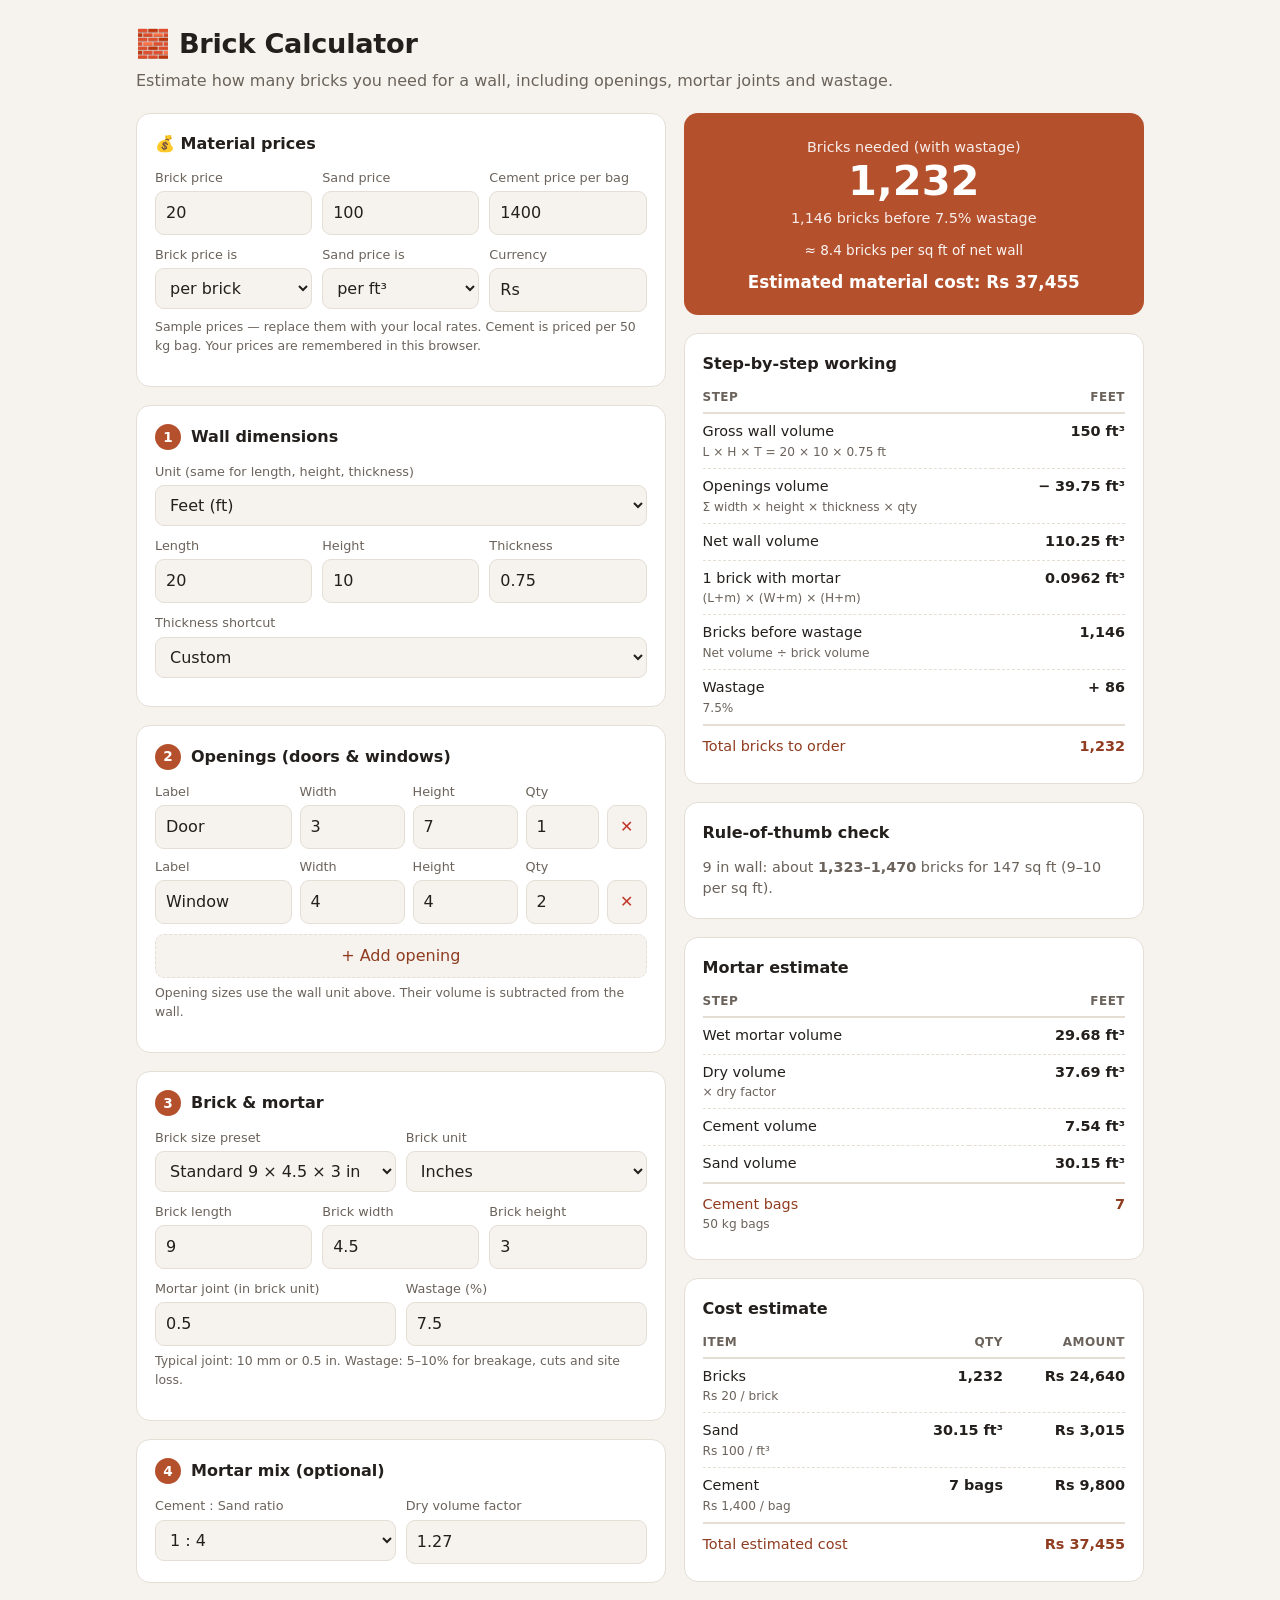
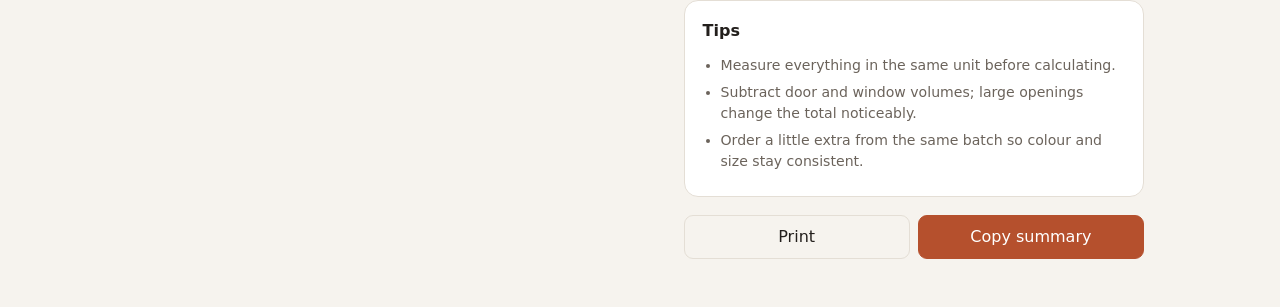
==== brick_calculator/index.html @ 831c23f9 "adds: brick calculator" ====
<!doctype html>
<html lang="en">
  <head>
    <meta charset="UTF-8" />
    <meta name="viewport" content="width=device-width, initial-scale=1" />
    <title>Brick Calculator</title>
    <link rel="stylesheet" href="style.css" />
  </head>
  <body>
    <div class="wrap">
      <header>
        <h1>🧱 Brick Calculator</h1>
        <p>
          Estimate how many bricks you need for a wall, including openings,
          mortar joints and wastage.
        </p>
      </header>

      <div class="grid">
        <!-- INPUTS -->
        <div>
          <section class="card">
            <h2>💰 Material prices</h2>
            <div class="row">
              <div>
                <label for="pBrick">Brick price</label>
                <input id="pBrick" type="number" min="0" step="any" value="20" />
              </div>
              <div>
                <label for="pSand">Sand price</label>
                <input id="pSand" type="number" min="0" step="any" value="100" />
              </div>
              <div>
                <label for="pCement">Cement price per bag</label>
                <input
                  id="pCement"
                  type="number"
                  min="0"
                  step="any"
                  value="1400"
                />
              </div>
            </div>
            <div class="row" style="margin-top: 10px">
              <div>
                <label for="pBrickBasis">Brick price is</label>
                <select id="pBrickBasis">
                  <option value="1">per brick</option>
                  <option value="1000">per 1000 bricks</option>
                </select>
              </div>
              <div>
                <label for="pSandBasis">Sand price is</label>
                <select id="pSandBasis">
                  <option value="ft3">per ft³</option>
                  <option value="100ft3">per 100 ft³</option>
                  <option value="m3">per m³</option>
                </select>
              </div>
              <div>
                <label for="currency">Currency</label>
                <input id="currency" type="text" maxlength="6" value="Rs" />
              </div>
            </div>
            <p class="hint">
              Sample prices &mdash; replace them with your local rates. Cement is
              priced per 50 kg bag. Your prices are remembered in this browser.
            </p>
          </section>

          <section class="card">
            <h2><span class="step">1</span> Wall dimensions</h2>
            <div class="field">
              <label for="wallUnit"
                >Unit (same for length, height, thickness)</label
              >
              <select id="wallUnit">
                <option value="ft" selected>Feet (ft)</option>
                <option value="in">Inches (in)</option>
                <option value="m">Metres (m)</option>
                <option value="cm">Centimetres (cm)</option>
                <option value="mm">Millimetres (mm)</option>
              </select>
            </div>
            <div class="row">
              <div>
                <label for="wl">Length</label
                ><input id="wl" type="number" min="0" step="any" value="20" />
              </div>
              <div>
                <label for="wh">Height</label
                ><input id="wh" type="number" min="0" step="any" value="10" />
              </div>
              <div>
                <label for="wt">Thickness</label
                ><input id="wt" type="number" min="0" step="any" value="0.75" />
              </div>
            </div>
            <div class="field" style="margin-top: 10px">
              <label for="wallType">Thickness shortcut</label>
              <select id="wallType">
                <option value="">Custom</option>
                <option value="4.5">4.5 in single-brick wall</option>
                <option value="9">9 in double-brick wall</option>
              </select>
            </div>
          </section>

          <section class="card">
            <h2><span class="step">2</span> Openings (doors &amp; windows)</h2>
            <div class="openings" id="openings"></div>
            <button class="btn-add" id="addOpening" type="button">
              + Add opening
            </button>
            <p class="hint">
              Opening sizes use the wall unit above. Their volume is subtracted
              from the wall.
            </p>
          </section>

          <section class="card">
            <h2><span class="step">3</span> Brick &amp; mortar</h2>
            <div class="row two">
              <div class="field">
                <label for="preset">Brick size preset</label>
                <select id="preset">
                  <option value="9,4.5,3,in">Standard 9 × 4.5 × 3 in</option>
                  <option value="190,90,90,mm">Modular 190 × 90 × 90 mm</option>
                  <option value="215,102.5,65,mm">
                    UK 215 × 102.5 × 65 mm
                  </option>
                  <option value="230,110,70,mm">
                    Metric 230 × 110 × 70 mm
                  </option>
                  <option value="custom">Custom…</option>
                </select>
              </div>
              <div class="field">
                <label for="bUnit">Brick unit</label>
                <select id="bUnit">
                  <option value="in">Inches</option>
                  <option value="mm">Millimetres</option>
                </select>
              </div>
            </div>
            <div class="row">
              <div>
                <label for="bl">Brick length</label
                ><input id="bl" type="number" min="0" step="any" value="9" />
              </div>
              <div>
                <label for="bw">Brick width</label
                ><input id="bw" type="number" min="0" step="any" value="4.5" />
              </div>
              <div>
                <label for="bh">Brick height</label
                ><input id="bh" type="number" min="0" step="any" value="3" />
              </div>
            </div>
            <div class="row two" style="margin-top: 10px">
              <div>
                <label for="mortar">Mortar joint (in brick unit)</label
                ><input
                  id="mortar"
                  type="number"
                  min="0"
                  step="any"
                  value="0.5"
                />
              </div>
              <div>
                <label for="waste">Wastage (%)</label
                ><input
                  id="waste"
                  type="number"
                  min="0"
                  max="50"
                  step="any"
                  value="7.5"
                />
              </div>
            </div>
            <p class="hint">
              Typical joint: 10 mm or 0.5 in. Wastage: 5–10% for breakage, cuts
              and site loss.
            </p>
          </section>

          <section class="card">
            <h2><span class="step">4</span> Mortar mix (optional)</h2>
            <div class="row two">
              <div>
                <label for="mix">Cement : Sand ratio</label>
                <select id="mix">
                  <option value="3,1,4">1 : 3</option>
                  <option value="4,1,5" selected>1 : 4</option>
                  <option value="5,1,6">1 : 5</option>
                  <option value="6,1,7">1 : 6</option>
                </select>
              </div>
              <div>
                <label for="dry">Dry volume factor</label>
                <input
                  id="dry"
                  type="number"
                  min="1"
                  step="0.01"
                  value="1.27"
                />
              </div>
            </div>
          </section>
        </div>

        <!-- RESULTS -->
        <div>
          <div class="result-main">
            <div class="sub">Bricks needed (with wastage)</div>
            <div class="big" id="finalBricks">0</div>
            <div class="sub" id="baseBricks">0 bricks before wastage</div>
            <div class="alt" id="altCount"></div>
            <div class="cost" id="costLine"></div>
          </div>

          <section class="card">
            <h2>Step-by-step working</h2>
            <table id="working"></table>
            <div class="warn" id="warn"></div>
          </section>

          <section class="card">
            <h2>Rule-of-thumb check</h2>
            <div
              id="thumb"
              class="hint"
              style="font-size: 0.9rem; margin: 0"
            ></div>
          </section>

          <section class="card">
            <h2>Mortar estimate</h2>
            <table id="mortarTable"></table>
          </section>

          <section class="card">
            <h2>Cost estimate</h2>
            <table id="costTable"></table>
          </section>

          <section class="card">
            <h2>Tips</h2>
            <ul class="tips">
              <li>Measure everything in the same unit before calculating.</li>
              <li>
                Subtract door and window volumes; large openings change the
                total noticeably.
              </li>
              <li>
                Order a little extra from the same batch so colour and size stay
                consistent.
              </li>
            </ul>
          </section>

          <div class="actions">
            <button type="button" id="printBtn">Print</button>
            <button type="button" id="copyBtn" class="primary">
              Copy summary
            </button>
          </div>
        </div>
      </div>
    </div>

    <script src="script.js"></script>
    <script src="print-estimates.js"></script>
  </body>
</html>
---- brick_calculator/style.css ----
:root {
  --bg: #f6f3ee;
  --card: #ffffff;
  --text: #231f1c;
  --muted: #6b635b;
  --line: #e4ded5;
  --accent: #b5502d;
  --accent-dark: #8f3c20;
  --accent-soft: #f7e6de;
  --ok: #2f7d4f;
  --radius: 14px;
}
@media (prefers-color-scheme: dark) {
  :root {
    --bg: #17140f;
    --card: #221e18;
    --text: #f1ece4;
    --muted: #a39a8e;
    --line: #3a342b;
    --accent: #e0714a;
    --accent-dark: #f0916f;
    --accent-soft: #3a2a21;
    --ok: #6fcf97;
  }
}
* {
  box-sizing: border-box;
}
body {
  margin: 0;
  font-family:
    system-ui,
    -apple-system,
    'Segoe UI',
    Roboto,
    sans-serif;
  background: var(--bg);
  color: var(--text);
  line-height: 1.5;
}
.wrap {
  max-width: 1040px;
  margin: 0 auto;
  padding: 24px 16px 48px;
}
header h1 {
  margin: 0 0 4px;
  font-size: 1.7rem;
  letter-spacing: -0.01em;
}
header p {
  margin: 0 0 20px;
  color: var(--muted);
}
.grid {
  display: grid;
  grid-template-columns: 1.15fr 1fr;
  gap: 18px;
  align-items: start;
}
@media (max-width: 820px) {
  .grid {
    grid-template-columns: 1fr;
  }
}
.card {
  background: var(--card);
  border: 1px solid var(--line);
  border-radius: var(--radius);
  padding: 18px;
  margin-bottom: 18px;
}
.card h2 {
  margin: 0 0 12px;
  font-size: 1rem;
  display: flex;
  align-items: center;
  gap: 10px;
}
.step {
  display: inline-grid;
  place-items: center;
  width: 26px;
  height: 26px;
  border-radius: 50%;
  background: var(--accent);
  color: #fff;
  font-size: 0.85rem;
  font-weight: 600;
}
.row {
  display: grid;
  grid-template-columns: repeat(3, 1fr);
  gap: 10px;
}
.row.two {
  grid-template-columns: repeat(2, 1fr);
}
@media (max-width: 480px) {
  .row {
    grid-template-columns: 1fr 1fr;
  }
}
label {
  display: block;
  font-size: 0.8rem;
  color: var(--muted);
  margin-bottom: 4px;
}
input,
select {
  width: 100%;
  padding: 9px 10px;
  font: inherit;
  color: var(--text);
  background: var(--bg);
  border: 1px solid var(--line);
  border-radius: 9px;
}
input:focus,
select:focus {
  outline: 2px solid var(--accent);
  outline-offset: 1px;
}
.field {
  margin-bottom: 10px;
}
.hint {
  font-size: 0.78rem;
  color: var(--muted);
  margin-top: 6px;
}

.openings {
  display: flex;
  flex-direction: column;
  gap: 8px;
}
.opening {
  display: grid;
  grid-template-columns: 1.3fr 1fr 1fr 0.7fr auto;
  gap: 8px;
  align-items: end;
}
@media (max-width: 560px) {
  .opening {
    grid-template-columns: 1fr 1fr 1fr;
  }
  .opening .del {
    grid-column: span 3;
  }
}
button {
  font: inherit;
  cursor: pointer;
  border-radius: 9px;
  border: 1px solid var(--line);
  background: var(--bg);
  color: var(--text);
  padding: 9px 12px;
}
button:hover {
  border-color: var(--accent);
}
.btn-add {
  margin-top: 10px;
  color: var(--accent-dark);
  border-style: dashed;
  width: 100%;
}
.del {
  color: #c0392b;
}

.result-main {
  background: var(--accent);
  color: #fff;
  border-radius: var(--radius);
  padding: 20px;
  text-align: center;
  margin-bottom: 18px;
}
.result-main .big {
  font-size: 2.6rem;
  font-weight: 700;
  line-height: 1.1;
}
.result-main .sub {
  opacity: 0.9;
  font-size: 0.9rem;
  margin-top: 4px;
}
.result-main .alt {
  margin-top: 10px;
  font-size: 0.85rem;
  opacity: 0.95;
}
.result-main .cost {
  margin-top: 10px;
  font-size: 1.05rem;
  font-weight: 600;
}

table {
  width: 100%;
  border-collapse: collapse;
  font-size: 0.9rem;
}
td {
  padding: 7px 0;
  border-bottom: 1px dashed var(--line);
  vertical-align: top;
}
tr:last-child td {
  border-bottom: 0;
}
td.v,
th.v {
  text-align: right;
  white-space: nowrap;
  padding-left: 12px;
}
td.v {
  font-weight: 600;
}
th {
  text-align: left;
  font-size: 0.75rem;
  font-weight: 600;
  color: var(--muted);
  text-transform: uppercase;
  letter-spacing: 0.04em;
  padding: 0 0 6px;
  border-bottom: 2px solid var(--line);
}
td small {
  display: block;
  color: var(--muted);
  font-weight: 400;
  font-size: 0.76rem;
}
.total td {
  border-top: 2px solid var(--line);
  padding-top: 10px;
  color: var(--accent-dark);
}
.pill {
  display: inline-block;
  background: var(--accent-soft);
  color: var(--accent-dark);
  border-radius: 99px;
  padding: 2px 10px;
  font-size: 0.78rem;
  margin-top: 8px;
}
.warn {
  color: #c0392b;
  font-size: 0.85rem;
  margin-top: 8px;
  display: none;
}
.tips li {
  margin-bottom: 6px;
  font-size: 0.88rem;
  color: var(--muted);
}
.tips {
  margin: 0;
  padding-left: 18px;
}
.actions {
  display: flex;
  gap: 8px;
}
.actions button {
  flex: 1;
}
.primary {
  background: var(--accent);
  color: #fff;
  border-color: var(--accent);
}
.primary:hover {
  background: var(--accent-dark);
}
@media print {
  .actions,
  .btn-add,
  .del {
    display: none;
  }
  body {
    background: #fff;
    color: #000;
  }
}
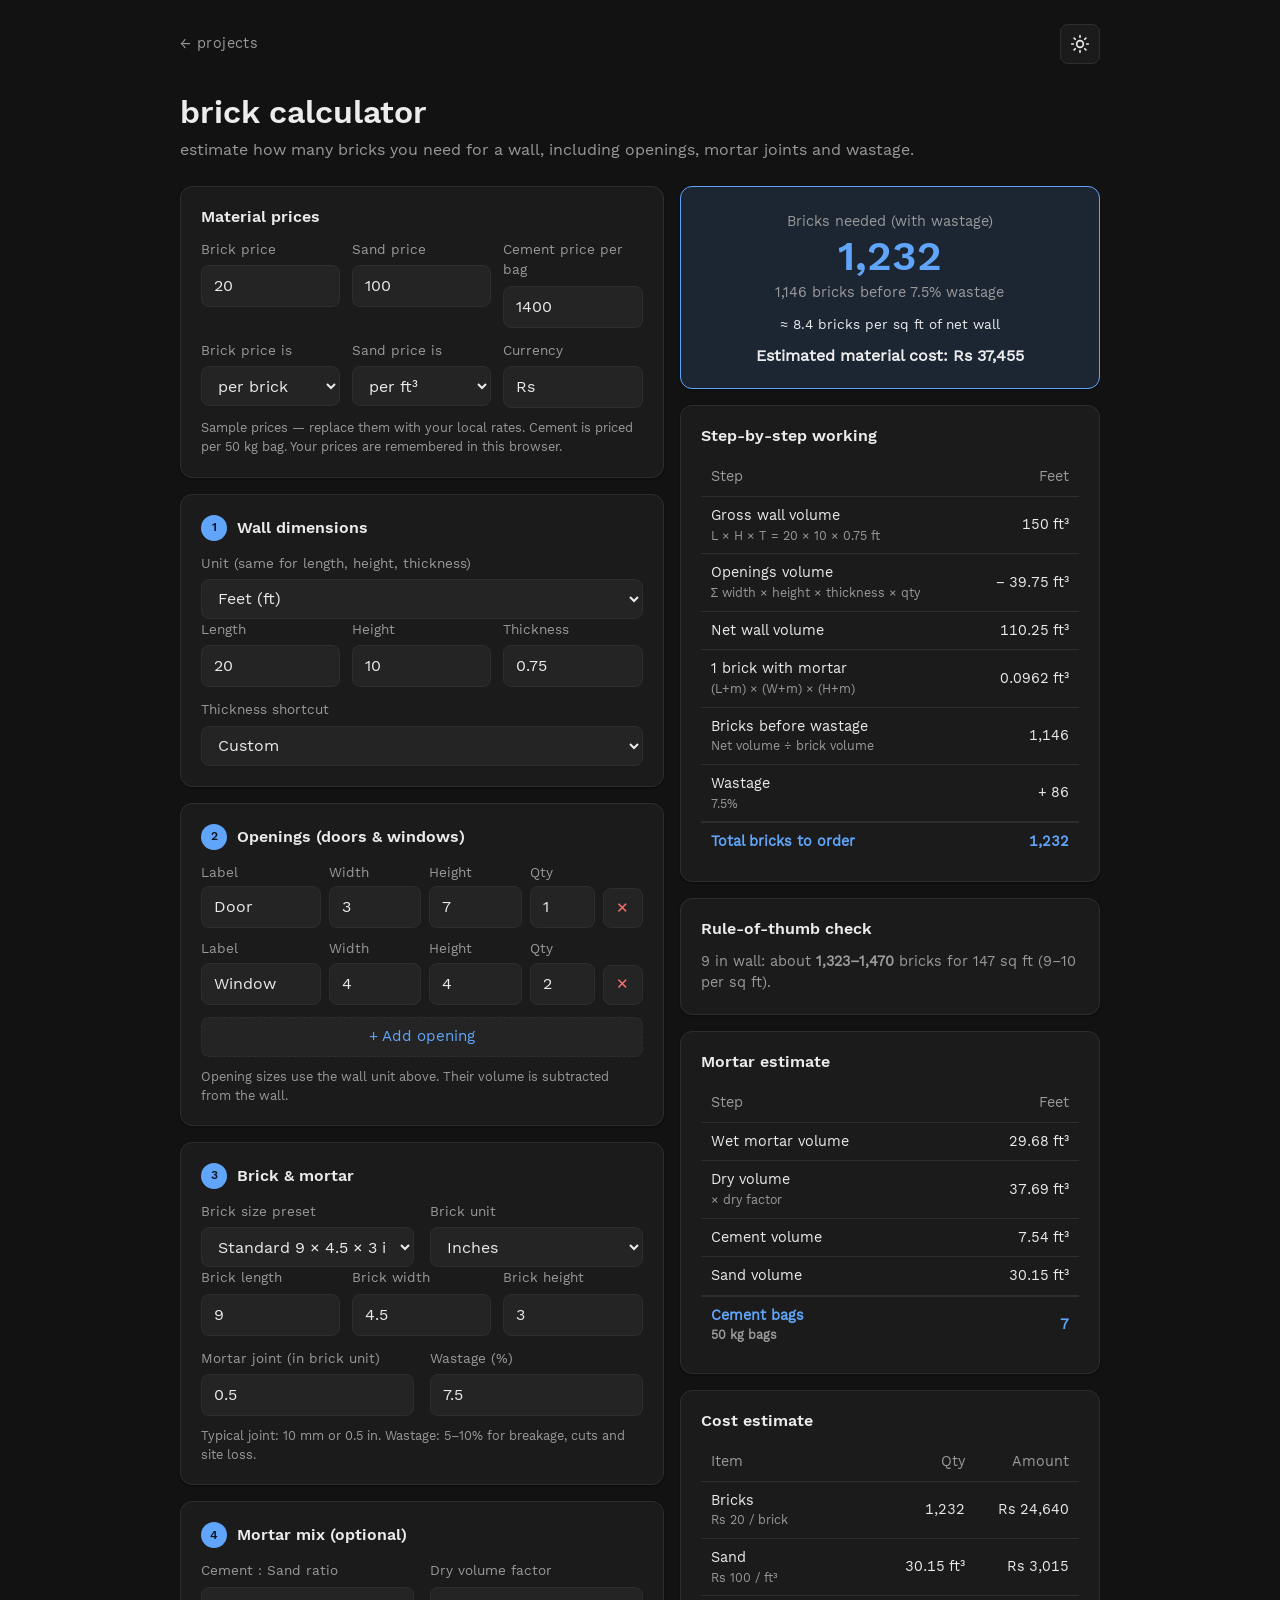
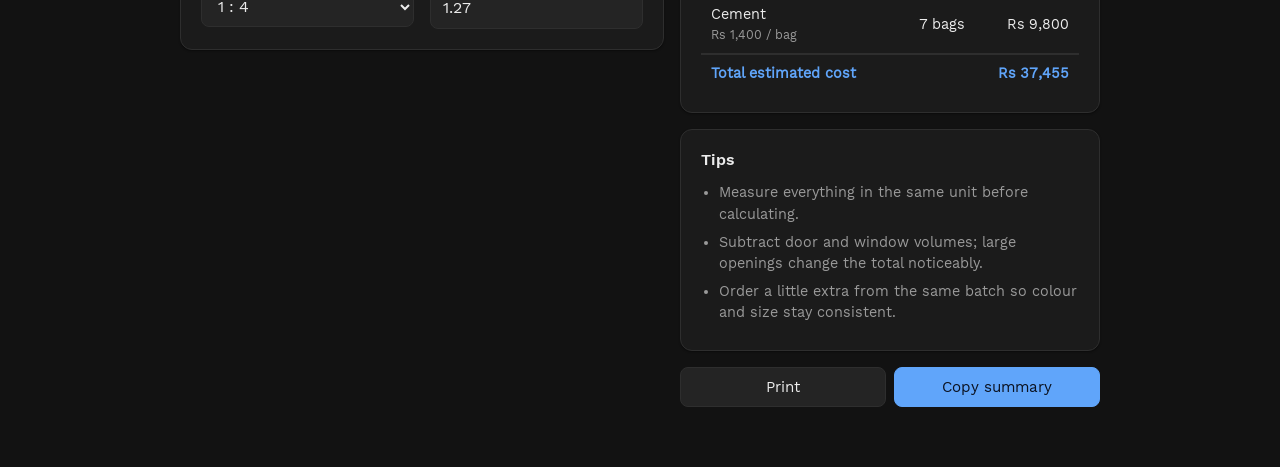
==== commit 49902a11: "branding: a universal color uniform styling for bg, button, adds back button and light and dark them" ====
--- a/brick_calculator/index.html
+++ b/brick_calculator/index.html
@@ -3,36 +3,52 @@
   <head>
     <meta charset="UTF-8" />
     <meta name="viewport" content="width=device-width, initial-scale=1" />
-    <title>Brick Calculator</title>
+    <title>Brick Calculator &middot; mfgbhatti</title>
+    <link rel="stylesheet" href="../assets/css/site.css" />
     <link rel="stylesheet" href="style.css" />
+    <script src="../assets/js/theme.js"></script>
+    <!-- Icons -->
+    <link
+      rel="apple-touch-icon-precomposed"
+      sizes="144x144"
+      href="../assets/img/apple-touch-icon-144-precomposed.png"
+    />
+    <link rel="shortcut icon" href="../assets/img/favicon.ico" />
   </head>
   <body>
-    <div class="wrap">
-      <header>
-        <h1>🧱 Brick Calculator</h1>
+    <main class="page page--wide wrap">
+      <div class="site-bar">
+        <a class="back" href="../">&larr; projects</a>
+        <button class="theme-toggle" type="button" data-theme-toggle>
+          <svg class="icon-sun" viewBox="0 0 24 24" aria-hidden="true"><circle cx="12" cy="12" r="4"/><path d="M12 2v2M12 20v2M4.9 4.9l1.4 1.4M17.7 17.7l1.4 1.4M2 12h2M20 12h2M4.9 19.1l1.4-1.4M17.7 6.3l1.4-1.4"/></svg>
+          <svg class="icon-moon" viewBox="0 0 24 24" aria-hidden="true"><path d="M21 12.8A9 9 0 1 1 11.2 3a7 7 0 0 0 9.8 9.8z"/></svg>
+        </button>
+      </div>
+      <header class="page-head">
+        <h1>brick calculator</h1>
         <p>
-          Estimate how many bricks you need for a wall, including openings,
+          estimate how many bricks you need for a wall, including openings,
           mortar joints and wastage.
         </p>
       </header>
 
-      <div class="grid">
+      <div class="layout">
         <!-- INPUTS -->
         <div>
           <section class="card">
-            <h2>💰 Material prices</h2>
-            <div class="row">
-              <div>
-                <label for="pBrick">Brick price</label>
-                <input id="pBrick" type="number" min="0" step="any" value="20" />
-              </div>
-              <div>
-                <label for="pSand">Sand price</label>
-                <input id="pSand" type="number" min="0" step="any" value="100" />
-              </div>
-              <div>
-                <label for="pCement">Cement price per bag</label>
-                <input
+            <h3 class="card__title">Material prices</h3>
+            <div class="cols-3">
+              <div class="field">
+                <label class="label" for="pBrick">Brick price</label>
+                <input class="input" id="pBrick" type="number" min="0" step="any" value="20" />
+              </div>
+              <div class="field">
+                <label class="label" for="pSand">Sand price</label>
+                <input class="input" id="pSand" type="number" min="0" step="any" value="100" />
+              </div>
+              <div class="field">
+                <label class="label" for="pCement">Cement price per bag</label>
+                <input class="input"
                   id="pCement"
                   type="number"
                   min="0"
@@ -41,25 +57,25 @@
                 />
               </div>
             </div>
-            <div class="row" style="margin-top: 10px">
-              <div>
-                <label for="pBrickBasis">Brick price is</label>
-                <select id="pBrickBasis">
+            <div class="cols-3 gap-top">
+              <div class="field">
+                <label class="label" for="pBrickBasis">Brick price is</label>
+                <select class="select" id="pBrickBasis">
                   <option value="1">per brick</option>
                   <option value="1000">per 1000 bricks</option>
                 </select>
               </div>
-              <div>
-                <label for="pSandBasis">Sand price is</label>
-                <select id="pSandBasis">
+              <div class="field">
+                <label class="label" for="pSandBasis">Sand price is</label>
+                <select class="select" id="pSandBasis">
                   <option value="ft3">per ft³</option>
                   <option value="100ft3">per 100 ft³</option>
                   <option value="m3">per m³</option>
                 </select>
               </div>
-              <div>
-                <label for="currency">Currency</label>
-                <input id="currency" type="text" maxlength="6" value="Rs" />
+              <div class="field">
+                <label class="label" for="currency">Currency</label>
+                <input class="input" id="currency" type="text" maxlength="6" value="Rs" />
               </div>
             </div>
             <p class="hint">
@@ -69,12 +85,12 @@
           </section>
 
           <section class="card">
-            <h2><span class="step">1</span> Wall dimensions</h2>
+            <h3 class="card__title"><span class="step badge">1</span> Wall dimensions</h3>
             <div class="field">
-              <label for="wallUnit"
+              <label class="label" for="wallUnit"
                 >Unit (same for length, height, thickness)</label
               >
-              <select id="wallUnit">
+              <select class="select" id="wallUnit">
                 <option value="ft" selected>Feet (ft)</option>
                 <option value="in">Inches (in)</option>
                 <option value="m">Metres (m)</option>
@@ -82,23 +98,23 @@
                 <option value="mm">Millimetres (mm)</option>
               </select>
             </div>
-            <div class="row">
-              <div>
-                <label for="wl">Length</label
-                ><input id="wl" type="number" min="0" step="any" value="20" />
-              </div>
-              <div>
-                <label for="wh">Height</label
-                ><input id="wh" type="number" min="0" step="any" value="10" />
-              </div>
-              <div>
-                <label for="wt">Thickness</label
-                ><input id="wt" type="number" min="0" step="any" value="0.75" />
-              </div>
-            </div>
-            <div class="field" style="margin-top: 10px">
-              <label for="wallType">Thickness shortcut</label>
-              <select id="wallType">
+            <div class="cols-3">
+              <div class="field">
+                <label class="label" for="wl">Length</label
+                ><input class="input" id="wl" type="number" min="0" step="any" value="20" />
+              </div>
+              <div class="field">
+                <label class="label" for="wh">Height</label
+                ><input class="input" id="wh" type="number" min="0" step="any" value="10" />
+              </div>
+              <div class="field">
+                <label class="label" for="wt">Thickness</label
+                ><input class="input" id="wt" type="number" min="0" step="any" value="0.75" />
+              </div>
+            </div>
+            <div class="field gap-top">
+              <label class="label" for="wallType">Thickness shortcut</label>
+              <select class="select" id="wallType">
                 <option value="">Custom</option>
                 <option value="4.5">4.5 in single-brick wall</option>
                 <option value="9">9 in double-brick wall</option>
@@ -107,9 +123,9 @@
           </section>
 
           <section class="card">
-            <h2><span class="step">2</span> Openings (doors &amp; windows)</h2>
+            <h3 class="card__title"><span class="step badge">2</span> Openings (doors &amp; windows)</h3>
             <div class="openings" id="openings"></div>
-            <button class="btn-add" id="addOpening" type="button">
+            <button class="btn btn--block btn-add" id="addOpening" type="button">
               + Add opening
             </button>
             <p class="hint">
@@ -119,11 +135,11 @@
           </section>
 
           <section class="card">
-            <h2><span class="step">3</span> Brick &amp; mortar</h2>
-            <div class="row two">
-              <div class="field">
-                <label for="preset">Brick size preset</label>
-                <select id="preset">
+            <h3 class="card__title"><span class="step badge">3</span> Brick &amp; mortar</h3>
+            <div class="grid-2">
+              <div class="field">
+                <label class="label" for="preset">Brick size preset</label>
+                <select class="select" id="preset">
                   <option value="9,4.5,3,in">Standard 9 × 4.5 × 3 in</option>
                   <option value="190,90,90,mm">Modular 190 × 90 × 90 mm</option>
                   <option value="215,102.5,65,mm">
@@ -136,31 +152,31 @@
                 </select>
               </div>
               <div class="field">
-                <label for="bUnit">Brick unit</label>
-                <select id="bUnit">
+                <label class="label" for="bUnit">Brick unit</label>
+                <select class="select" id="bUnit">
                   <option value="in">Inches</option>
                   <option value="mm">Millimetres</option>
                 </select>
               </div>
             </div>
-            <div class="row">
-              <div>
-                <label for="bl">Brick length</label
-                ><input id="bl" type="number" min="0" step="any" value="9" />
-              </div>
-              <div>
-                <label for="bw">Brick width</label
-                ><input id="bw" type="number" min="0" step="any" value="4.5" />
-              </div>
-              <div>
-                <label for="bh">Brick height</label
-                ><input id="bh" type="number" min="0" step="any" value="3" />
-              </div>
-            </div>
-            <div class="row two" style="margin-top: 10px">
-              <div>
-                <label for="mortar">Mortar joint (in brick unit)</label
-                ><input
+            <div class="cols-3">
+              <div class="field">
+                <label class="label" for="bl">Brick length</label
+                ><input class="input" id="bl" type="number" min="0" step="any" value="9" />
+              </div>
+              <div class="field">
+                <label class="label" for="bw">Brick width</label
+                ><input class="input" id="bw" type="number" min="0" step="any" value="4.5" />
+              </div>
+              <div class="field">
+                <label class="label" for="bh">Brick height</label
+                ><input class="input" id="bh" type="number" min="0" step="any" value="3" />
+              </div>
+            </div>
+            <div class="grid-2 gap-top">
+              <div class="field">
+                <label class="label" for="mortar">Mortar joint (in brick unit)</label
+                ><input class="input"
                   id="mortar"
                   type="number"
                   min="0"
@@ -168,9 +184,9 @@
                   value="0.5"
                 />
               </div>
-              <div>
-                <label for="waste">Wastage (%)</label
-                ><input
+              <div class="field">
+                <label class="label" for="waste">Wastage (%)</label
+                ><input class="input"
                   id="waste"
                   type="number"
                   min="0"
@@ -187,20 +203,20 @@
           </section>
 
           <section class="card">
-            <h2><span class="step">4</span> Mortar mix (optional)</h2>
-            <div class="row two">
-              <div>
-                <label for="mix">Cement : Sand ratio</label>
-                <select id="mix">
+            <h3 class="card__title"><span class="step badge">4</span> Mortar mix (optional)</h3>
+            <div class="grid-2">
+              <div class="field">
+                <label class="label" for="mix">Cement : Sand ratio</label>
+                <select class="select" id="mix">
                   <option value="3,1,4">1 : 3</option>
                   <option value="4,1,5" selected>1 : 4</option>
                   <option value="5,1,6">1 : 5</option>
                   <option value="6,1,7">1 : 6</option>
                 </select>
               </div>
-              <div>
-                <label for="dry">Dry volume factor</label>
-                <input
+              <div class="field">
+                <label class="label" for="dry">Dry volume factor</label>
+                <input class="input"
                   id="dry"
                   type="number"
                   min="1"
@@ -214,7 +230,7 @@
 
         <!-- RESULTS -->
         <div>
-          <div class="result-main">
+          <div class="card result-main">
             <div class="sub">Bricks needed (with wastage)</div>
             <div class="big" id="finalBricks">0</div>
             <div class="sub" id="baseBricks">0 bricks before wastage</div>
@@ -223,33 +239,29 @@
           </div>
 
           <section class="card">
-            <h2>Step-by-step working</h2>
-            <table id="working"></table>
-            <div class="warn" id="warn"></div>
-          </section>
-
-          <section class="card">
-            <h2>Rule-of-thumb check</h2>
-            <div
-              id="thumb"
-              class="hint"
-              style="font-size: 0.9rem; margin: 0"
-            ></div>
-          </section>
-
-          <section class="card">
-            <h2>Mortar estimate</h2>
-            <table id="mortarTable"></table>
-          </section>
-
-          <section class="card">
-            <h2>Cost estimate</h2>
-            <table id="costTable"></table>
-          </section>
-
-          <section class="card">
-            <h2>Tips</h2>
-            <ul class="tips">
+            <h3 class="card__title">Step-by-step working</h3>
+            <table class="table" id="working"></table>
+            <div class="warn msg is-error" id="warn"></div>
+          </section>
+
+          <section class="card">
+            <h3 class="card__title">Rule-of-thumb check</h3>
+            <div id="thumb" class="hint thumb"></div>
+          </section>
+
+          <section class="card">
+            <h3 class="card__title">Mortar estimate</h3>
+            <table class="table" id="mortarTable"></table>
+          </section>
+
+          <section class="card">
+            <h3 class="card__title">Cost estimate</h3>
+            <table class="table" id="costTable"></table>
+          </section>
+
+          <section class="card">
+            <h3 class="card__title">Tips</h3>
+            <ul class="tips muted">
               <li>Measure everything in the same unit before calculating.</li>
               <li>
                 Subtract door and window volumes; large openings change the
@@ -263,14 +275,14 @@
           </section>
 
           <div class="actions">
-            <button type="button" id="printBtn">Print</button>
-            <button type="button" id="copyBtn" class="primary">
+            <button type="button" id="printBtn" class="btn">Print</button>
+            <button type="button" id="copyBtn" class="btn btn--primary primary">
               Copy summary
             </button>
           </div>
         </div>
       </div>
-    </div>
+    </main>
 
     <script src="script.js"></script>
     <script src="print-estimates.js"></script>
--- a/assets/css/site.css
+++ b/assets/css/site.css
@@ -0,0 +1,634 @@
+/*
+  Shared style for every page on this site.
+  Tokens first, then base, then components. Pages should only add small,
+  page-specific rules on top of this and must use the tokens (var(--...))
+  instead of hard-coded colors, so light and dark both keep working.
+
+  Theme: dark is the default. assets/js/theme.js sets
+  <html data-theme="dark|light"> from localStorage before first paint.
+*/
+@import url("./font.css");
+
+/* ---------- tokens ---------- */
+:root {
+  color-scheme: dark;
+
+  --font: WorkSans-Regular, "Segoe UI", Roboto, Helvetica, Arial, sans-serif;
+  --font-bold: WorkSans-Bold, WorkSans-Regular, "Segoe UI", Roboto, Helvetica,
+    Arial, sans-serif;
+  --font-mono: ui-monospace, "SF Mono", Menlo, Consolas, "Liberation Mono",
+    monospace;
+
+  --bg: #121212;
+  --surface: #1b1b1b;
+  --field: #242424;
+  --text: #ececec;
+  --muted: #9a9a9a;
+  --border: #2e2e2e;
+  --accent: #60a5fa;
+  --accent-ink: #0b1220;
+  --accent-soft: rgba(96, 165, 250, 0.14);
+  --danger: #f87171;
+  --ok: #4ade80;
+  --warn: #fbbf24;
+
+  --radius: 12px;
+  --radius-sm: 8px;
+  --gap: 16px;
+  --shadow: 0 1px 2px rgba(0, 0, 0, 0.4);
+}
+
+:root[data-theme="light"] {
+  color-scheme: light;
+
+  --bg: #fafafa;
+  --surface: #ffffff;
+  --field: #f2f2f2;
+  --text: #1a1a1a;
+  --muted: #6b6b6b;
+  --border: #e5e5e5;
+  --accent: #2563eb;
+  --accent-ink: #ffffff;
+  --accent-soft: rgba(37, 99, 235, 0.1);
+  --danger: #dc2626;
+  --ok: #15803d;
+  --warn: #b45309;
+
+  --shadow: 0 1px 2px rgba(0, 0, 0, 0.06);
+}
+
+/* ---------- base ---------- */
+* {
+  box-sizing: border-box;
+}
+
+html {
+  -webkit-text-size-adjust: 100%;
+}
+
+body {
+  margin: 0;
+  background: var(--bg);
+  color: var(--text);
+  font-family: var(--font);
+  line-height: 1.5;
+}
+
+h1,
+h2,
+h3 {
+  font-family: var(--font-bold);
+  font-weight: normal;
+  line-height: 1.25;
+}
+
+h1 {
+  font-size: 1.75rem;
+  margin: 0 0 8px;
+}
+
+h2 {
+  font-size: 1.2rem;
+  text-transform: lowercase;
+  letter-spacing: 0.05em;
+  color: var(--muted);
+  margin: 0 0 16px;
+}
+
+h3 {
+  font-size: 1rem;
+  margin: 0 0 8px;
+}
+
+p {
+  margin: 0 0 12px;
+}
+
+a {
+  color: var(--accent);
+  text-decoration: none;
+}
+
+a:hover {
+  text-decoration: underline;
+}
+
+:focus-visible {
+  outline: 2px solid var(--accent);
+  outline-offset: 2px;
+}
+
+::selection {
+  background: var(--accent-soft);
+}
+
+@media (prefers-reduced-motion: reduce) {
+  * {
+    animation: none !important;
+    transition: none !important;
+  }
+}
+
+/* ---------- page frame ---------- */
+.page {
+  max-width: 640px;
+  margin: 0 auto;
+  padding: 16px 20px 60px;
+}
+
+.page--wide {
+  max-width: 960px;
+}
+
+.site-bar {
+  display: flex;
+  align-items: center;
+  justify-content: space-between;
+  gap: 12px;
+  margin-bottom: 28px;
+  min-height: 40px;
+}
+
+.site-bar .back {
+  display: inline-flex;
+  align-items: center;
+  gap: 6px;
+  min-height: 40px;
+  color: var(--muted);
+  font-size: 0.9rem;
+  text-transform: lowercase;
+  letter-spacing: 0.03em;
+}
+
+.site-bar .back:hover {
+  color: var(--accent);
+  text-decoration: none;
+}
+
+.theme-toggle {
+  display: inline-flex;
+  align-items: center;
+  justify-content: center;
+  width: 40px;
+  height: 40px;
+  padding: 0;
+  background: var(--surface);
+  color: var(--text);
+  border: 1px solid var(--border);
+  border-radius: var(--radius-sm);
+  cursor: pointer;
+}
+
+.theme-toggle:hover {
+  border-color: var(--accent);
+  color: var(--accent);
+}
+
+.theme-toggle svg {
+  width: 20px;
+  height: 20px;
+  fill: none;
+  stroke: currentColor;
+  stroke-width: 2;
+  stroke-linecap: round;
+  stroke-linejoin: round;
+}
+
+/* In dark mode show the sun (click for light), in light mode the moon. */
+.theme-toggle .icon-moon {
+  display: none;
+}
+
+:root[data-theme="light"] .theme-toggle .icon-sun {
+  display: none;
+}
+
+:root[data-theme="light"] .theme-toggle .icon-moon {
+  display: block;
+}
+
+.page-head {
+  margin-bottom: 24px;
+}
+
+.page-head h1 {
+  margin-bottom: 6px;
+}
+
+.page-head p {
+  color: var(--muted);
+  margin: 0;
+}
+
+.site-footer {
+  margin-top: 40px;
+  padding-top: 16px;
+  border-top: 1px solid var(--border);
+  color: var(--muted);
+  font-size: 0.85rem;
+}
+
+/* ---------- layout helpers ---------- */
+.stack {
+  display: flex;
+  flex-direction: column;
+  gap: var(--gap);
+}
+
+.row {
+  display: flex;
+  flex-wrap: wrap;
+  align-items: center;
+  gap: 12px;
+}
+
+.grid-2 {
+  display: grid;
+  grid-template-columns: repeat(2, minmax(0, 1fr));
+  gap: var(--gap);
+}
+
+.grid-auto {
+  display: grid;
+  grid-template-columns: repeat(auto-fit, minmax(220px, 1fr));
+  gap: var(--gap);
+}
+
+@media (max-width: 520px) {
+  .grid-2 {
+    grid-template-columns: minmax(0, 1fr);
+  }
+}
+
+.muted {
+  color: var(--muted);
+}
+
+.mono {
+  font-family: var(--font-mono);
+}
+
+.num {
+  font-variant-numeric: tabular-nums;
+}
+
+.sr-only {
+  position: absolute;
+  width: 1px;
+  height: 1px;
+  overflow: hidden;
+  clip: rect(0 0 0 0);
+  white-space: nowrap;
+}
+
+/* ---------- card ---------- */
+.card {
+  background: var(--surface);
+  border: 1px solid var(--border);
+  border-radius: var(--radius);
+  padding: 20px;
+  box-shadow: var(--shadow);
+}
+
+.card + .card {
+  margin-top: var(--gap);
+}
+
+.card > :last-child {
+  margin-bottom: 0;
+}
+
+.card__title {
+  font-family: var(--font-bold);
+  font-size: 1rem;
+  margin: 0 0 12px;
+}
+
+/* ---------- form controls ---------- */
+.field {
+  display: flex;
+  flex-direction: column;
+  gap: 6px;
+}
+
+.label {
+  display: flex;
+  justify-content: space-between;
+  align-items: baseline;
+  gap: 8px;
+  font-size: 0.85rem;
+  color: var(--muted);
+}
+
+.hint {
+  font-size: 0.8rem;
+  color: var(--muted);
+}
+
+.input,
+.select,
+.textarea {
+  width: 100%;
+  min-height: 40px;
+  padding: 8px 12px;
+  background: var(--field);
+  color: var(--text);
+  border: 1px solid var(--border);
+  border-radius: var(--radius-sm);
+  font: inherit;
+  font-size: 1rem;
+}
+
+.textarea {
+  min-height: 96px;
+  resize: vertical;
+}
+
+.input::placeholder,
+.textarea::placeholder {
+  color: var(--muted);
+  opacity: 0.8;
+}
+
+.input:focus,
+.select:focus,
+.textarea:focus {
+  outline: none;
+  border-color: var(--accent);
+  box-shadow: 0 0 0 3px var(--accent-soft);
+}
+
+.input[readonly],
+.input:disabled {
+  opacity: 1;
+  cursor: default;
+}
+
+.input.is-error {
+  border-color: var(--danger);
+}
+
+.input--mono {
+  font-family: var(--font-mono);
+}
+
+/* Big read-only value, e.g. calculator display or generated password. */
+.readout {
+  width: 100%;
+  min-height: 56px;
+  padding: 12px 16px;
+  background: var(--field);
+  color: var(--text);
+  border: 1px solid var(--border);
+  border-radius: var(--radius-sm);
+  font-family: var(--font-mono);
+  font-size: 1.4rem;
+  text-align: right;
+  overflow-x: auto;
+  white-space: nowrap;
+}
+
+input[type="checkbox"],
+input[type="radio"],
+input[type="range"] {
+  accent-color: var(--accent);
+}
+
+input[type="range"] {
+  width: 100%;
+}
+
+input[type="checkbox"],
+input[type="radio"] {
+  width: 18px;
+  height: 18px;
+  margin: 0;
+}
+
+input[type="color"] {
+  width: 48px;
+  height: 40px;
+  padding: 2px;
+  background: var(--field);
+  border: 1px solid var(--border);
+  border-radius: var(--radius-sm);
+  cursor: pointer;
+}
+
+.check {
+  display: flex;
+  align-items: center;
+  gap: 10px;
+  min-height: 40px;
+  cursor: pointer;
+}
+
+.msg {
+  min-height: 1.2em;
+  font-size: 0.85rem;
+  color: var(--muted);
+}
+
+.msg.is-ok,
+.msg.success {
+  color: var(--ok);
+}
+
+.msg.is-error,
+.msg.error {
+  color: var(--danger);
+}
+
+/* ---------- buttons ---------- */
+.btn {
+  display: inline-flex;
+  align-items: center;
+  justify-content: center;
+  gap: 8px;
+  min-height: 40px;
+  padding: 8px 16px;
+  background: var(--field);
+  color: var(--text);
+  border: 1px solid var(--border);
+  border-radius: var(--radius-sm);
+  font: inherit;
+  font-size: 0.95rem;
+  line-height: 1.2;
+  cursor: pointer;
+  text-decoration: none;
+  transition:
+    background 0.12s,
+    border-color 0.12s,
+    transform 0.08s;
+}
+
+.btn:hover {
+  border-color: var(--accent);
+  text-decoration: none;
+}
+
+.btn:active {
+  transform: scale(0.97);
+}
+
+.btn:disabled {
+  opacity: 0.5;
+  cursor: not-allowed;
+}
+
+.btn--primary {
+  background: var(--accent);
+  color: var(--accent-ink);
+  border-color: var(--accent);
+}
+
+.btn--primary:hover {
+  filter: brightness(1.08);
+}
+
+.btn--danger {
+  color: var(--danger);
+}
+
+.btn--danger:hover {
+  border-color: var(--danger);
+}
+
+.btn--block {
+  width: 100%;
+}
+
+.btn--icon {
+  width: 40px;
+  padding: 0;
+}
+
+/* ---------- misc components ---------- */
+.badge {
+  display: inline-block;
+  padding: 2px 8px;
+  background: var(--accent-soft);
+  color: var(--accent);
+  border-radius: 999px;
+  font-size: 0.75rem;
+}
+
+.table-wrap {
+  overflow-x: auto;
+}
+
+.table {
+  width: 100%;
+  border-collapse: collapse;
+  font-size: 0.9rem;
+}
+
+.table th,
+.table td {
+  padding: 8px 10px;
+  text-align: left;
+  border-bottom: 1px solid var(--border);
+}
+
+.table th {
+  color: var(--muted);
+  font-weight: normal;
+}
+
+.toast {
+  position: fixed;
+  left: 50%;
+  bottom: 24px;
+  transform: translate(-50%, 16px);
+  padding: 10px 16px;
+  background: var(--text);
+  color: var(--bg);
+  border-radius: var(--radius-sm);
+  font-size: 0.9rem;
+  opacity: 0;
+  pointer-events: none;
+  transition:
+    opacity 0.2s,
+    transform 0.2s;
+  z-index: 50;
+}
+
+.toast.show,
+.toast.is-visible {
+  opacity: 1;
+  transform: translate(-50%, 0);
+}
+
+/* ---------- landing page ---------- */
+.landing .page-head {
+  margin-bottom: 40px;
+}
+
+.landing .bio {
+  color: var(--muted);
+  margin: 0;
+}
+
+.projects {
+  counter-reset: project-numbers;
+  list-style: none;
+  margin: 0;
+  padding: 0;
+}
+
+.projects li {
+  counter-increment: project-numbers;
+  display: flex;
+  align-items: center;
+  gap: 12px;
+  margin-bottom: 0.5rem;
+  border-bottom: 1px solid var(--border);
+}
+
+.projects li:first-child {
+  border-top: 1px solid var(--border);
+}
+
+.projects li::before {
+  content: counter(project-numbers, decimal-leading-zero);
+  font-family: var(--font-bold);
+  color: var(--muted);
+  font-size: 2.5rem;
+  line-height: 1;
+  min-width: 2.4ch;
+}
+
+.projects a {
+  display: block;
+  flex: 1;
+  padding: 16px 4px;
+  color: var(--text);
+  font-size: 1.05rem;
+}
+
+.projects a:hover {
+  color: var(--accent);
+  text-decoration: none;
+}
+
+.projects .desc {
+  display: block;
+  font-size: 0.9rem;
+  color: var(--muted);
+  margin-top: 4px;
+}
+
+@media (min-width: 640px) {
+  .page {
+    padding-top: 24px;
+  }
+  h1 {
+    font-size: 2rem;
+  }
+}
+
+@media print {
+  .site-bar {
+    display: none;
+  }
+}
--- a/brick_calculator/style.css
+++ b/brick_calculator/style.css
@@ -1,78 +1,43 @@
-:root {
-  --bg: #f6f3ee;
-  --card: #ffffff;
-  --text: #231f1c;
-  --muted: #6b635b;
-  --line: #e4ded5;
-  --accent: #b5502d;
-  --accent-dark: #8f3c20;
-  --accent-soft: #f7e6de;
-  --ok: #2f7d4f;
-  --radius: 14px;
+/* Brick calculator: page-specific layout only. Colors, fonts and controls come from ../assets/css/site.css. */
+
+.layout {
+  display: grid;
+  grid-template-columns: minmax(0, 1.15fr) minmax(0, 1fr);
+  gap: var(--gap);
+  align-items: start;
 }
-@media (prefers-color-scheme: dark) {
-  :root {
-    --bg: #17140f;
-    --card: #221e18;
-    --text: #f1ece4;
-    --muted: #a39a8e;
-    --line: #3a342b;
-    --accent: #e0714a;
-    --accent-dark: #f0916f;
-    --accent-soft: #3a2a21;
-    --ok: #6fcf97;
+.layout > div > .card + .card,
+.layout > div > .card + .actions {
+  margin-top: var(--gap);
+}
+@media (max-width: 820px) {
+  .layout {
+    grid-template-columns: minmax(0, 1fr);
   }
 }
-* {
-  box-sizing: border-box;
+
+.cols-3 {
+  display: grid;
+  grid-template-columns: repeat(3, minmax(0, 1fr));
+  gap: 12px;
 }
-body {
-  margin: 0;
-  font-family:
-    system-ui,
-    -apple-system,
-    'Segoe UI',
-    Roboto,
-    sans-serif;
-  background: var(--bg);
-  color: var(--text);
-  line-height: 1.5;
-}
-.wrap {
-  max-width: 1040px;
-  margin: 0 auto;
-  padding: 24px 16px 48px;
-}
-header h1 {
-  margin: 0 0 4px;
-  font-size: 1.7rem;
-  letter-spacing: -0.01em;
-}
-header p {
-  margin: 0 0 20px;
-  color: var(--muted);
-}
-.grid {
-  display: grid;
-  grid-template-columns: 1.15fr 1fr;
-  gap: 18px;
-  align-items: start;
-}
-@media (max-width: 820px) {
-  .grid {
-    grid-template-columns: 1fr;
+@media (max-width: 480px) {
+  .cols-3 {
+    grid-template-columns: repeat(2, minmax(0, 1fr));
   }
 }
-.card {
-  background: var(--card);
-  border: 1px solid var(--line);
-  border-radius: var(--radius);
-  padding: 18px;
-  margin-bottom: 18px;
+.gap-top {
+  margin-top: 12px;
 }
-.card h2 {
-  margin: 0 0 12px;
-  font-size: 1rem;
+.card .hint {
+  margin: 10px 0 0;
+}
+.card .thumb {
+  margin: 0;
+  font-size: 0.9rem;
+}
+
+.card__title {
   display: flex;
   align-items: center;
   gap: 10px;
@@ -82,215 +47,134 @@
   place-items: center;
   width: 26px;
   height: 26px;
-  border-radius: 50%;
+  padding: 0;
   background: var(--accent);
-  color: #fff;
-  font-size: 0.85rem;
-  font-weight: 600;
-}
-.row {
-  display: grid;
-  grid-template-columns: repeat(3, 1fr);
-  gap: 10px;
-}
-.row.two {
-  grid-template-columns: repeat(2, 1fr);
-}
-@media (max-width: 480px) {
-  .row {
-    grid-template-columns: 1fr 1fr;
-  }
-}
-label {
-  display: block;
-  font-size: 0.8rem;
-  color: var(--muted);
-  margin-bottom: 4px;
-}
-input,
-select {
-  width: 100%;
-  padding: 9px 10px;
-  font: inherit;
-  color: var(--text);
-  background: var(--bg);
-  border: 1px solid var(--line);
-  border-radius: 9px;
-}
-input:focus,
-select:focus {
-  outline: 2px solid var(--accent);
-  outline-offset: 1px;
-}
-.field {
-  margin-bottom: 10px;
-}
-.hint {
-  font-size: 0.78rem;
-  color: var(--muted);
-  margin-top: 6px;
+  color: var(--accent-ink);
 }
 
+/* Openings (rows are created by script.js) */
 .openings {
   display: flex;
   flex-direction: column;
-  gap: 8px;
+  gap: 10px;
 }
 .opening {
   display: grid;
-  grid-template-columns: 1.3fr 1fr 1fr 0.7fr auto;
+  grid-template-columns: 1.3fr 1fr 1fr 0.7fr 40px;
   gap: 8px;
   align-items: end;
 }
-@media (max-width: 560px) {
+.opening .label {
+  margin-bottom: 4px;
+}
+.opening .del {
+  padding: 0;
+}
+@media (max-width: 520px) {
   .opening {
-    grid-template-columns: 1fr 1fr 1fr;
+    grid-template-columns: repeat(3, minmax(0, 1fr));
+  }
+  .opening > div:first-child {
+    grid-column: span 3;
   }
   .opening .del {
     grid-column: span 3;
+    width: 100%;
   }
 }
-button {
-  font: inherit;
-  cursor: pointer;
-  border-radius: 9px;
-  border: 1px solid var(--line);
-  background: var(--bg);
-  color: var(--text);
-  padding: 9px 12px;
-}
-button:hover {
-  border-color: var(--accent);
-}
 .btn-add {
-  margin-top: 10px;
-  color: var(--accent-dark);
+  margin-top: 12px;
+  color: var(--accent);
   border-style: dashed;
-  width: 100%;
-}
-.del {
-  color: #c0392b;
 }
 
+/* Result headline */
 .result-main {
-  background: var(--accent);
-  color: #fff;
-  border-radius: var(--radius);
-  padding: 20px;
   text-align: center;
-  margin-bottom: 18px;
+  border-color: var(--accent);
+  background: var(--accent-soft);
 }
 .result-main .big {
+  font-family: var(--font-bold);
   font-size: 2.6rem;
-  font-weight: 700;
   line-height: 1.1;
+  color: var(--accent);
 }
 .result-main .sub {
-  opacity: 0.9;
+  color: var(--muted);
   font-size: 0.9rem;
   margin-top: 4px;
 }
 .result-main .alt {
   margin-top: 10px;
   font-size: 0.85rem;
-  opacity: 0.95;
 }
 .result-main .cost {
   margin-top: 10px;
-  font-size: 1.05rem;
-  font-weight: 600;
+  font-weight: bold;
 }
 
-table {
-  width: 100%;
-  border-collapse: collapse;
-  font-size: 0.9rem;
-}
-td {
-  padding: 7px 0;
-  border-bottom: 1px dashed var(--line);
-  vertical-align: top;
-}
-tr:last-child td {
-  border-bottom: 0;
-}
-td.v,
-th.v {
+/* Tables written by script.js */
+.table .v {
   text-align: right;
   white-space: nowrap;
   padding-left: 12px;
 }
-td.v {
-  font-weight: 600;
+.table td.v {
+  font-variant-numeric: tabular-nums;
 }
-th {
-  text-align: left;
-  font-size: 0.75rem;
-  font-weight: 600;
-  color: var(--muted);
-  text-transform: uppercase;
-  letter-spacing: 0.04em;
-  padding: 0 0 6px;
-  border-bottom: 2px solid var(--line);
-}
-td small {
+.table td small {
   display: block;
   color: var(--muted);
-  font-weight: 400;
-  font-size: 0.76rem;
+  font-size: 0.78rem;
 }
-.total td {
-  border-top: 2px solid var(--line);
-  padding-top: 10px;
-  color: var(--accent-dark);
+.table tr.total td {
+  border-top: 2px solid var(--border);
+  color: var(--accent);
+  font-weight: bold;
+}
+.table tr:last-child td {
+  border-bottom: 0;
 }
 .pill {
   display: inline-block;
+  padding: 2px 10px;
+  margin-top: 8px;
   background: var(--accent-soft);
-  color: var(--accent-dark);
-  border-radius: 99px;
-  padding: 2px 10px;
+  color: var(--accent);
+  border-radius: 999px;
   font-size: 0.78rem;
-  margin-top: 8px;
 }
 .warn {
-  color: #c0392b;
-  font-size: 0.85rem;
+  display: none;
   margin-top: 8px;
-  display: none;
-}
-.tips li {
-  margin-bottom: 6px;
-  font-size: 0.88rem;
-  color: var(--muted);
 }
 .tips {
   margin: 0;
   padding-left: 18px;
+  font-size: 0.9rem;
+}
+.tips li {
+  margin-bottom: 6px;
 }
 .actions {
   display: flex;
   gap: 8px;
 }
-.actions button {
+.actions .btn {
   flex: 1;
 }
-.primary {
-  background: var(--accent);
-  color: #fff;
-  border-color: var(--accent);
-}
-.primary:hover {
-  background: var(--accent-dark);
-}
+
+/* Print: the printable sheet is built by print-estimates.js; force light tokens so nothing prints dark. */
 @media print {
-  .actions,
-  .btn-add,
-  .del {
-    display: none;
-  }
-  body {
-    background: #fff;
-    color: #000;
+  :root,
+  :root[data-theme="dark"] {
+    color-scheme: light;
+    --bg: #fff;
+    --surface: #fff;
+    --field: #fff;
+    --text: #000;
+    --muted: #444;
+    --border: #999;
   }
 }
